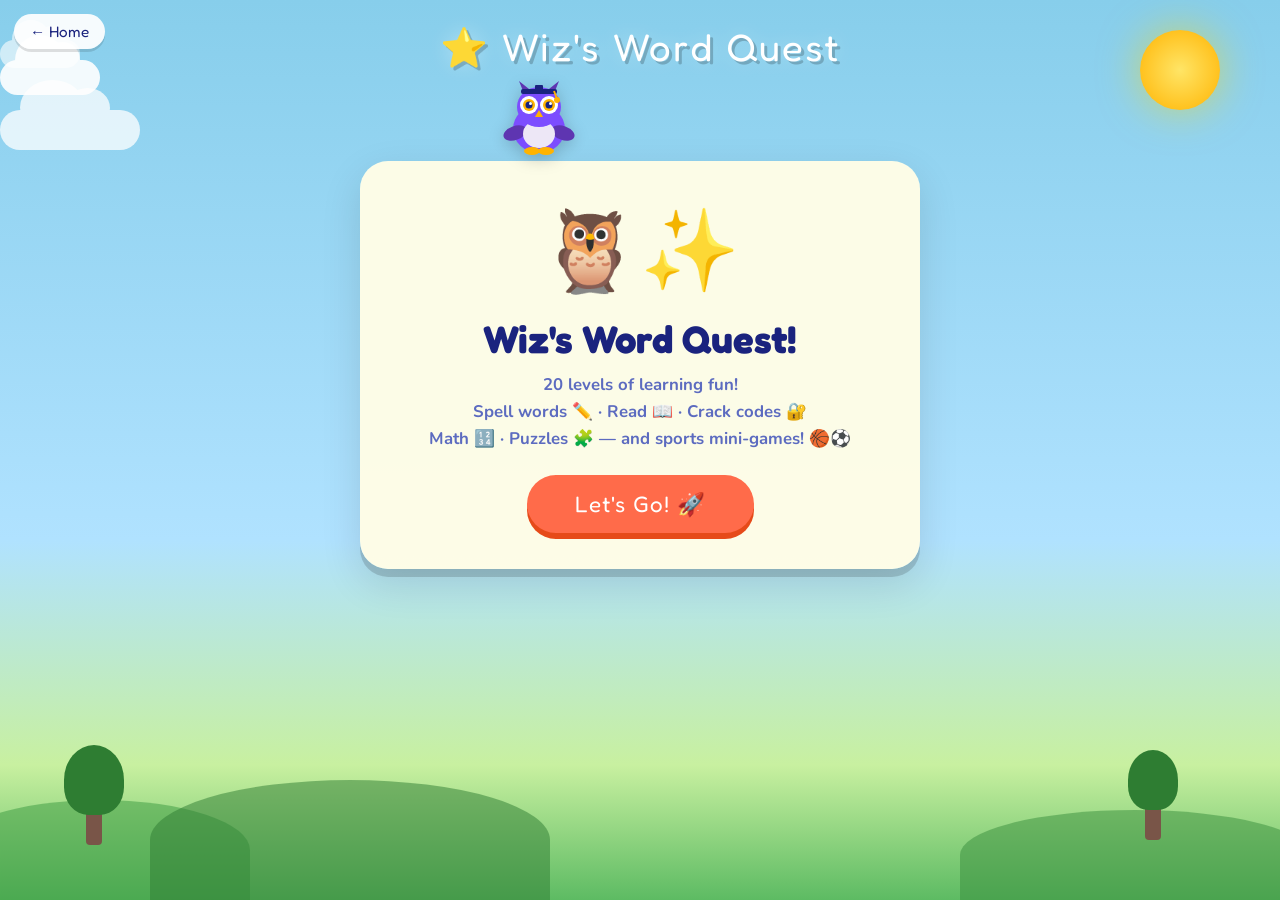
==== games/word-quest/index.html @ ee7df389 "Word Quest: rebuild as 20-level quiz wired to reward games Replaces the old single-file random quiz " ====
<!DOCTYPE html>
<html lang="en">
<head>
<meta charset="UTF-8">
<meta name="viewport" content="width=device-width, initial-scale=1.0">
<title>Wiz's Word Quest 🦉</title>
<link rel="stylesheet" href="../../css/base.css">
<link rel="stylesheet" href="../../css/word-quest.css">
</head>
<body>

<div id="scene" class="day">
  <div class="sun"></div>
  <div class="moon"></div>
  <div class="stars-wrap" id="starsWrap"></div>
  <div class="cloud c1"></div>
  <div class="cloud c2"></div>
  <div class="cloud c3"></div>
  <div class="hills">
    <div class="hill hill1"></div>
    <div class="hill hill2"></div>
    <div class="hill hill3"></div>
  </div>
  <div class="tree" style="left:5%;bottom:55px"><div class="tree-top"></div><div class="tree-trunk"></div></div>
  <div class="tree" style="right:8%;bottom:60px"><div class="tree-top" style="width:50px;height:60px"></div><div class="tree-trunk"></div></div>
</div>

<div id="confetti"></div>

<a href="../../index.html" class="back-hub">← Home</a>

<div id="app">
  <div class="hdr"><div class="logo">⭐ Wiz's Word Quest</div></div>

  <div id="wizHost"></div>

  <!-- START -->
  <div id="wqStart" class="screen">
    <div class="big-e">🦉✨</div>
    <h1>Wiz's Word Quest!</h1>
    <p>20 levels of learning fun!<br>
       Spell words ✏️ · Read 📖 · Crack codes 🔐<br>
       Math 🔢 · Puzzles 🧩 — and sports mini-games! 🏀⚽</p>
    <button class="play-btn" id="wqStartBtn">Let's Go! 🚀</button>
  </div>

  <!-- GAME -->
  <div id="wqGame" class="hidden" style="width:100%">
    <div class="wq-hud">
      <div class="wq-pill" id="wqLevel">Level 1</div>
      <div class="wq-pill">🎮 <span id="wqQnum">1/10</span></div>
      <div class="wq-pill">⭐ <span id="wqStars">0</span></div>
    </div>
    <div class="wq-progwrap"><div class="wq-prog" id="wqProg" style="width:0%"></div></div>

    <div class="card wq-card">
      <div class="wq-badge badge-fill" id="wqBadge">FILL</div>
      <div id="wqCardBody"></div>
      <div class="wq-feedback" id="wqFeedback"></div>
      <button class="wq-next hidden" id="wqNext">Next ➜</button>
    </div>
  </div>

  <!-- END -->
  <div id="wqEnd" class="screen hidden">
    <div class="big-e" id="wqEndEmoji">🏆</div>
    <h1 id="wqEndTitle">Amazing!</h1>
    <p>You earned <span id="wqEndStars">0 / 200</span> stars!<br>Wiz is so proud of you! 🦉❤️</p>
    <button class="play-btn" id="wqAgain">Play Again 🎮</button>
  </div>
</div>

<script src="../../js/core/util.js"></script>
<script src="../../js/core/scene.js"></script>
<script src="../../js/core/wiz.js"></script>
<script src="../../js/core/confetti.js"></script>
<script src="../../js/core/audio.js"></script>

<script src="../../js/word-quest/rewards.js"></script>
<script src="../../js/word-quest/rewards/soccer.js"></script>
<script src="../../js/word-quest/rewards/basketball.js"></script>
<script src="../../js/word-quest/rewards/baseball.js"></script>
<script src="../../js/word-quest/rewards/hockey.js"></script>
<script src="../../js/word-quest/rewards/fieldgoal.js"></script>
<script src="../../js/word-quest/rewards/tennis.js"></script>

<script src="../../js/word-quest/wordbank.js"></script>
<script src="../../js/word-quest/levels.js"></script>
<script src="../../js/word-quest/questions.js"></script>
<script src="../../js/word-quest/main.js"></script>
<script>
  KL.wiz.mount(document.getElementById('wizHost'), 'Ready for a quest? 🦉');
  KL.wordQuest.boot();
</script>
</body>
</html>
---- css/base.css ----
@import url('https://fonts.googleapis.com/css2?family=Nunito:wght@400;700;800;900&family=Fredoka+One&display=swap');

:root {
  --sky1:#87CEEB; --sky2:#B0E0FF;
  --sun:#FFD700; --moon:#FFF8DC;
  --grass:#5DBB63; --grass2:#3A9940;
  --cloud:#fff;
  --navy:#1A237E; --navy2:#283593;
  --coral:#FF6B4A; --coral2:#E64A19;
  --gold:#FFB300; --gold2:#FF8F00;
  --mint:#4CAF82; --mint2:#388E60;
  --purple:#7C4DFF; --purple2:#5E35B1;
  --card:#FFFDE7; --card2:#FFF9C4;
  --white:#fff;
  --txt:#1A237E;
}

*{box-sizing:border-box;margin:0;padding:0}

body{
  font-family:'Nunito',sans-serif;
  min-height:100vh;
  overflow-x:hidden;
  display:flex;flex-direction:column;align-items:center;
  position:relative;
}

/* ═══ ANIMATED BACKGROUNDS ═══ */
#scene{
  position:fixed;inset:0;z-index:0;
  transition:background 1s ease;
}
#scene.day{background:linear-gradient(180deg,#87CEEB 0%,#B0E2FF 60%,#C8F0A0 85%,#5DBB63 100%)}
#scene.night{background:linear-gradient(180deg,#0D1B4B 0%,#1A2D6B 60%,#1E3A1E 85%,#2D5A2D 100%)}
#scene.jungle{background:linear-gradient(180deg,#1B5E20 0%,#2E7D32 40%,#388E3C 75%,#1B5E20 100%)}
#scene.space{background:linear-gradient(180deg,#0A0A2E 0%,#1A1A4E 50%,#0D2137 85%,#0A1628 100%)}
#scene.candy{background:linear-gradient(180deg,#FCE4EC 0%,#F8BBD0 40%,#E1BEE7 75%,#CE93D8 100%)}

.sun{position:absolute;top:30px;right:60px;width:80px;height:80px;background:radial-gradient(circle,#FFE566,#FFB300);border-radius:50%;box-shadow:0 0 40px #FFD70088;animation:sunPulse 4s ease-in-out infinite}
@keyframes sunPulse{0%,100%{box-shadow:0 0 40px #FFD70088}50%{box-shadow:0 0 70px #FFD700CC}}
.moon{position:absolute;top:30px;right:60px;width:70px;height:70px;background:#FFF8DC;border-radius:50%;box-shadow:0 0 30px #FFF8DC88;display:none}
.night .moon{display:block}
.night .sun{display:none}

.cloud{position:absolute;background:white;border-radius:50px;opacity:0.9;animation:drift linear infinite}
.cloud::before,.cloud::after{content:'';position:absolute;background:white;border-radius:50%}
.cloud.c1{width:100px;height:35px;top:60px;animation-duration:28s;animation-delay:-5s}
.cloud.c1::before{width:50px;height:50px;top:-25px;left:15px}
.cloud.c1::after{width:35px;height:35px;top:-18px;left:45px}
.cloud.c2{width:140px;height:40px;top:110px;animation-duration:40s;animation-delay:-15s;opacity:0.75}
.cloud.c2::before{width:65px;height:55px;top:-30px;left:20px}
.cloud.c2::after{width:45px;height:40px;top:-22px;left:65px}
.cloud.c3{width:80px;height:28px;top:40px;animation-duration:55s;animation-delay:-30s;opacity:0.6}
.cloud.c3::before{width:38px;height:38px;top:-20px;left:12px}
.cloud.c3::after{width:28px;height:28px;top:-14px;left:38px}
@keyframes drift{from{left:-200px}to{left:110vw}}

.stars-wrap{position:absolute;inset:0;pointer-events:none;display:none}
.night .stars-wrap,.space .stars-wrap{display:block}
.star-dot{position:absolute;background:white;border-radius:50%;animation:twinkle ease-in-out infinite}
@keyframes twinkle{0%,100%{opacity:1;transform:scale(1)}50%{opacity:0.2;transform:scale(0.5)}}

.hills{position:absolute;bottom:0;left:0;right:0;height:120px;overflow:hidden}
.hill{position:absolute;bottom:0;border-radius:50% 50% 0 0;opacity:0.5}
.hill1{width:300px;height:100px;left:-50px;background:#3A9940}
.hill2{width:400px;height:120px;left:150px;background:#2E7D32}
.hill3{width:350px;height:90px;right:-30px;background:#388E3C}

.tree{position:absolute;bottom:60px}
.tree-trunk{width:16px;height:40px;background:#795548;margin:0 auto;border-radius:4px}
.tree-top{width:60px;height:70px;background:#2E7D32;border-radius:50% 50% 40% 40%;margin:0 auto;position:relative;top:10px}

.vine{position:absolute;top:0;width:8px;background:linear-gradient(#2E7D32,#1B5E20);border-radius:4px;animation:swingVine 3s ease-in-out infinite;transform-origin:top center}
@keyframes swingVine{0%,100%{transform:rotate(-8deg)}50%{transform:rotate(8deg)}}

.planet{position:absolute;border-radius:50%;animation:floatPlanet 6s ease-in-out infinite}
@keyframes floatPlanet{0%,100%{transform:translateY(0)}50%{transform:translateY(-12px)}}
.rocket{position:absolute;font-size:2.5rem;animation:rocketFly 8s linear infinite}
@keyframes rocketFly{from{left:-60px;top:20%}to{left:110vw;top:10%}}

.lollipop{position:absolute;font-size:2.5rem;animation:bounce 2s ease-in-out infinite}
@keyframes bounce{0%,100%{transform:translateY(0) rotate(-5deg)}50%{transform:translateY(-10px) rotate(5deg)}}

/* ═══ OWL MASCOT ═══ */
.wiz-wrap{
  position:relative;z-index:10;
  display:flex;align-items:flex-end;gap:12px;
  margin-bottom:4px;
  width:100%;max-width:580px;
  padding:0 8px;
}
.wiz{
  flex-shrink:0;
  width:80px;height:80px;
  position:relative;
  filter:drop-shadow(0 4px 8px rgba(0,0,0,0.2));
  transition:transform 0.3s;
}
.wiz.happy{animation:wizBounce 0.6s ease}
.wiz.sad{animation:wizShake 0.5s ease}
.wiz.idle{animation:wizFloat 3s ease-in-out infinite}
@keyframes wizBounce{0%,100%{transform:scale(1)}30%{transform:scale(1.3) rotate(-10deg)}60%{transform:scale(0.9) rotate(5deg)}}
@keyframes wizShake{0%,100%{transform:translateX(0)}25%{transform:translateX(-8px)}75%{transform:translateX(8px)}}
@keyframes wizFloat{0%,100%{transform:translateY(0)}50%{transform:translateY(-6px)}}

.wiz-bubble{
  background:white;
  border-radius:18px 18px 18px 4px;
  padding:10px 16px;
  font-family:'Fredoka One',cursive;
  font-size:1rem;
  color:var(--navy);
  box-shadow:0 4px 16px rgba(0,0,0,0.12);
  max-width:340px;
  line-height:1.3;
  opacity:0;
  transform:translateY(6px);
  transition:opacity 0.3s,transform 0.3s;
}
.wiz-bubble.show{opacity:1;transform:translateY(0)}

/* ═══ LAYOUT ═══ */
#app{
  position:relative;z-index:5;
  width:100%;max-width:640px;
  padding:12px 12px 24px;
  display:flex;flex-direction:column;align-items:center;
  min-height:100vh;
}

.hdr{text-align:center;padding:12px 0 6px}
.logo{
  font-family:'Fredoka One',cursive;
  font-size:clamp(1.6rem,4.5vw,2.4rem);
  color:white;
  text-shadow:3px 3px 0 rgba(0,0,0,0.2),0 0 20px rgba(255,255,255,0.3);
  letter-spacing:2px;
}

.hud{display:flex;gap:10px;justify-content:center;flex-wrap:wrap;margin:8px 0 10px;width:100%}
.hud-pill{
  background:rgba(255,255,255,0.92);
  backdrop-filter:blur(4px);
  border-radius:99px;padding:6px 18px;
  font-family:'Fredoka One',cursive;font-size:1.05rem;
  box-shadow:0 3px 0 rgba(0,0,0,0.12);
  color:var(--navy);display:flex;align-items:center;gap:5px;
}

.prog-wrap{width:100%;background:rgba(255,255,255,0.4);border-radius:99px;height:12px;margin-bottom:10px;overflow:hidden}
.prog-bar{height:100%;border-radius:99px;background:linear-gradient(90deg,#FFB300,#FF6B4A);transition:width 0.5s ease}

.card{
  background:rgba(255,253,231,0.97);
  border-radius:28px;
  padding:24px 20px 22px;
  width:100%;
  box-shadow:0 8px 0 rgba(0,0,0,0.15),0 14px 40px rgba(0,0,0,0.12);
  position:relative;
  animation:cardIn 0.4s cubic-bezier(0.34,1.56,0.64,1);
}
@keyframes cardIn{from{opacity:0;transform:translateY(40px) scale(0.92)}to{opacity:1;transform:none}}

.screen{
  width:100%;max-width:560px;
  background:rgba(255,253,231,0.97);
  border-radius:28px;padding:36px 24px;
  text-align:center;
  box-shadow:0 8px 0 rgba(0,0,0,0.15),0 14px 40px rgba(0,0,0,0.12);
  animation:cardIn 0.4s ease;
}
.screen h1{font-family:'Fredoka One',cursive;font-size:2.4rem;color:var(--navy);margin-bottom:10px}
.screen p{font-size:1.05rem;color:#5C6BC0;font-weight:700;line-height:1.6;margin-bottom:22px}
.big-e{font-size:5rem;margin-bottom:10px}

.start-btn,.play-btn{
  font-family:'Fredoka One',cursive;font-size:1.4rem;
  padding:15px 48px;background:var(--coral);color:white;
  border:none;border-radius:99px;cursor:pointer;
  box-shadow:0 6px 0 var(--coral2);letter-spacing:1px;
  transition:transform 0.15s;
}
.start-btn:hover,.play-btn:hover{transform:scale(1.05)}

.next-btn{
  display:block;margin:16px auto 0;
  font-family:'Fredoka One',cursive;font-size:1.15rem;
  padding:12px 34px;background:var(--navy);color:white;
  border:none;border-radius:99px;cursor:pointer;
  box-shadow:0 5px 0 #0D1B6E;
  transition:transform 0.1s,box-shadow 0.1s;
  letter-spacing:1px;
}
.next-btn:hover{transform:translateY(-2px);box-shadow:0 7px 0 #0D1B6E}
.next-btn:active{transform:translateY(3px);box-shadow:0 2px 0 #0D1B6E}

#confetti{position:fixed;inset:0;pointer-events:none;z-index:999;overflow:hidden}
.cbit{position:absolute;border-radius:3px;animation:cffall linear forwards}
@keyframes cffall{
  0%{transform:translateY(-20px) rotate(0deg);opacity:1}
  100%{transform:translateY(110vh) rotate(720deg);opacity:0}
}

.hidden{display:none!important}

/* Back-to-hub button */
.back-hub{
  position:fixed;top:14px;left:14px;z-index:20;
  background:rgba(255,255,255,0.92);
  border:none;border-radius:99px;
  padding:8px 16px;
  font-family:'Fredoka One',cursive;font-size:0.95rem;
  color:var(--navy);cursor:pointer;
  box-shadow:0 3px 0 rgba(0,0,0,0.12);
  text-decoration:none;
}
.back-hub:hover{transform:translateY(-2px)}
---- css/word-quest.css ----
/* ═══ WORD QUEST — reward mini-games ═══ */

.wq-reward-overlay{
  position:fixed;inset:0;z-index:1000;
  display:flex;align-items:center;justify-content:center;
  background:rgba(20,20,50,0.55);
  backdrop-filter:blur(4px);
  opacity:0;transition:opacity 0.25s;
  padding:14px;
}
.wq-reward-overlay.show{opacity:1}

.wq-reward-card{
  background:rgba(255,253,231,0.98);
  border-radius:26px;
  padding:18px 16px 20px;
  width:100%;max-width:380px;
  box-shadow:0 10px 0 rgba(0,0,0,0.18),0 18px 50px rgba(0,0,0,0.3);
  text-align:center;
  transform:scale(0.9);transition:transform 0.3s cubic-bezier(0.34,1.56,0.64,1);
}
.wq-reward-overlay.show .wq-reward-card{transform:scale(1)}

.wq-reward-head{
  display:flex;align-items:center;justify-content:center;gap:8px;
}
.wq-reward-emoji{font-size:2rem}
.wq-reward-name{
  font-family:'Fredoka One',cursive;font-size:1.6rem;color:var(--navy,#1A237E);
}
.wq-reward-goal{
  font-family:'Fredoka One',cursive;font-size:1rem;color:#5C6BC0;
  margin:2px 0 8px;
}
.wq-reward-hud{min-height:1.8rem;margin-bottom:6px}
.wq-hud-score{font-size:1.4rem;letter-spacing:3px}

.wq-reward-stage{
  position:relative;
  display:flex;justify-content:center;align-items:center;
  min-height:120px;
}
.wq-canvas{
  display:block;width:100%;max-width:340px;height:auto;
  border-radius:16px;
  box-shadow:inset 0 0 0 2px rgba(0,0,0,0.08);
  touch-action:none;
  cursor:pointer;
}
.wq-stage-done{opacity:0.35;pointer-events:none;transition:opacity 0.3s}

.wq-reward-banner{
  min-height:0;opacity:0;transform:translateY(8px);
  transition:opacity 0.3s,transform 0.3s;
  margin-top:6px;
}
.wq-reward-banner.show{opacity:1;transform:none}
.wq-banner-big{
  font-family:'Fredoka One',cursive;font-size:1.8rem;line-height:1.1;
}
.wq-reward-banner.win  .wq-banner-big{color:#388E3C}
.wq-reward-banner.lose .wq-banner-big{color:#F57C00}
.wq-banner-sub{
  font-family:'Fredoka One',cursive;font-size:0.95rem;color:#5C6BC0;
  margin:4px 0 10px;
}
.wq-reward-btn{
  font-family:'Fredoka One',cursive;font-size:1.1rem;
  padding:11px 30px;border:none;border-radius:99px;cursor:pointer;
  color:#fff;background:var(--coral,#FF6B4A);
  box-shadow:0 5px 0 var(--coral2,#E64A19);
  transition:transform 0.1s,box-shadow 0.1s;letter-spacing:1px;
}
.wq-reward-btn:hover{transform:translateY(-2px);box-shadow:0 7px 0 var(--coral2,#E64A19)}
.wq-reward-btn:active{transform:translateY(3px);box-shadow:0 2px 0 var(--coral2,#E64A19)}

/* ═══ WORD QUEST — quiz ═══ */
.wq-hud{display:flex;gap:10px;justify-content:center;flex-wrap:wrap;margin:8px 0 10px;width:100%}
.wq-pill{
  background:rgba(255,255,255,0.92);border-radius:99px;padding:6px 18px;
  font-family:'Fredoka One',cursive;font-size:1.05rem;color:var(--navy);
  box-shadow:0 3px 0 rgba(0,0,0,0.12);display:flex;align-items:center;gap:5px;
}
.wq-progwrap{width:100%;max-width:560px;background:rgba(255,255,255,0.4);border-radius:99px;height:12px;margin:0 auto 10px;overflow:hidden}
.wq-prog{height:100%;border-radius:99px;background:linear-gradient(90deg,#FFB300,#FF6B4A);transition:width 0.4s ease}

.wq-card{max-width:560px;margin:0 auto;padding:26px 18px 20px;position:relative}
.wq-badge{
  position:absolute;top:-14px;left:50%;transform:translateX(-50%);
  padding:4px 20px;border-radius:99px;color:#fff;white-space:nowrap;
  font-family:'Fredoka One',cursive;font-size:0.85rem;letter-spacing:1px;
  box-shadow:0 3px 0 rgba(0,0,0,0.15);
}
.badge-fill{background:#29B6F6}.badge-read{background:#26A69A}
.badge-code{background:#7C4DFF}.badge-math{background:#4CAF82}.badge-logic{background:#FF6B4A}

.wq-prompt{
  font-family:'Fredoka One',cursive;font-size:clamp(1.2rem,3.6vw,1.7rem);
  color:var(--navy);text-align:center;line-height:1.35;margin:10px 0 16px;
}
.wq-prompt .hl{color:#FF6B4A;background:#FFF3E0;padding:2px 12px;border-radius:10px;display:inline-block}

/* choices */
.wq-choices{display:grid;grid-template-columns:1fr 1fr;gap:10px}
.wq-choices.big{font-size:1.5rem}
.wq-choice{
  font-family:'Fredoka One',cursive;font-size:clamp(1rem,3.2vw,1.35rem);
  padding:14px 10px;border:none;border-radius:16px;cursor:pointer;color:#fff;
  box-shadow:0 5px 0 rgba(0,0,0,0.15);transition:transform 0.1s,box-shadow 0.1s;line-height:1.2;
}
.wq-choices.big .wq-choice{font-size:2rem;padding:18px 10px}
.wq-choice:hover:not(:disabled){transform:translateY(-2px)}
.wq-choice:active:not(:disabled){transform:translateY(3px);box-shadow:0 2px 0 rgba(0,0,0,0.12)}
.wq-choice.c0{background:#4FC3F7}.wq-choice.c1{background:#FFB300;color:#1A237E}
.wq-choice.c2{background:#66BB6A}.wq-choice.c3{background:#CE93D8}
.wq-choice.correct{background:#66BB6A!important;color:#fff!important;transform:scale(1.04)}
.wq-choice.wrong{background:#EF5350!important;color:#fff!important;opacity:0.75}
.wq-choice.reveal{background:#A5D6A7!important;color:#fff!important}

/* fill */
.wq-fill{text-align:center}
.wq-fill-emoji{font-size:3rem;line-height:1;margin-bottom:4px}
.wq-word{display:flex;gap:6px;justify-content:center;flex-wrap:wrap;margin:10px 0 16px}
.wq-letter,.wq-slot{
  width:42px;height:52px;border-radius:10px;
  font-family:'Fredoka One',cursive;font-size:1.7rem;
  display:flex;align-items:center;justify-content:center;
}
.wq-letter{background:#EDE7F6;color:var(--navy)}
.wq-slot{background:#FFF3E0;border-bottom:5px solid #29B6F6;color:#29B6F6}
.wq-slot.filled{background:#C8E6C9;border-bottom-color:#66BB6A;color:#2E7D32}
.wq-tiles{display:flex;gap:8px;flex-wrap:wrap;justify-content:center}
.wq-tile{
  width:52px;height:52px;border-radius:14px;border:none;cursor:pointer;color:#fff;
  font-family:'Fredoka One',cursive;font-size:1.6rem;background:#7C4DFF;
  box-shadow:0 5px 0 #5E35B1;transition:transform 0.1s,box-shadow 0.1s;
}
.wq-tile:active:not(:disabled){transform:translateY(3px);box-shadow:0 2px 0 #5E35B1}
.wq-tile.used{background:#B0BEC5;box-shadow:0 5px 0 #78909C;opacity:0.6}
.wq-tile.shake{animation:wqShake 0.4s}
@keyframes wqShake{0%,100%{transform:translateX(0)}25%{transform:translateX(-6px)}75%{transform:translateX(6px)}}

/* code */
.wq-code{margin-bottom:14px}
.wq-cipher{display:flex;flex-wrap:wrap;gap:6px;justify-content:center;margin-bottom:12px}
.wq-chip{background:#E8EAF6;border-radius:8px;padding:5px 10px;font-family:'Fredoka One',cursive;color:var(--navy)}
.wq-cells{display:flex;gap:8px;justify-content:center;flex-wrap:wrap}
.wq-cell{
  width:46px;height:58px;background:#fff;border-radius:12px;box-shadow:0 3px 0 rgba(0,0,0,0.12);
  display:flex;flex-direction:column;align-items:center;justify-content:center;font-family:'Fredoka One',cursive;
}
.wq-cell .n{font-size:1.2rem;color:#7C4DFF}
.wq-cell .l{font-size:1.1rem;color:var(--navy);min-height:1.3rem}

/* math + pattern */
.wq-counter{display:flex;flex-wrap:wrap;gap:6px;justify-content:center;font-size:2rem;margin-bottom:14px}
.wq-pattern{display:flex;gap:6px;flex-wrap:wrap;justify-content:center;margin-bottom:16px}
.wq-pcell{
  width:48px;height:48px;border-radius:12px;background:#fff;box-shadow:0 3px 0 rgba(0,0,0,0.1);
  display:flex;align-items:center;justify-content:center;font-size:1.6rem;
}
.wq-pcell.mystery{background:#E8EAF6;border:3px dashed #7C4DFF;color:#7C4DFF;font-family:'Fredoka One',cursive}

/* feedback + next */
.wq-feedback{text-align:center;font-family:'Fredoka One',cursive;font-size:1.35rem;min-height:1.8rem;margin-top:14px}
.wq-feedback.ok{color:#388E3C}.wq-feedback.no{color:#C62828}
.wq-next{
  display:block;margin:14px auto 0;font-family:'Fredoka One',cursive;font-size:1.15rem;
  padding:12px 38px;background:var(--navy);color:#fff;border:none;border-radius:99px;cursor:pointer;
  box-shadow:0 5px 0 #0D1B6E;letter-spacing:1px;transition:transform 0.1s,box-shadow 0.1s;
}
.wq-next:hover{transform:translateY(-2px)}
.wq-next:active{transform:translateY(3px);box-shadow:0 2px 0 #0D1B6E}
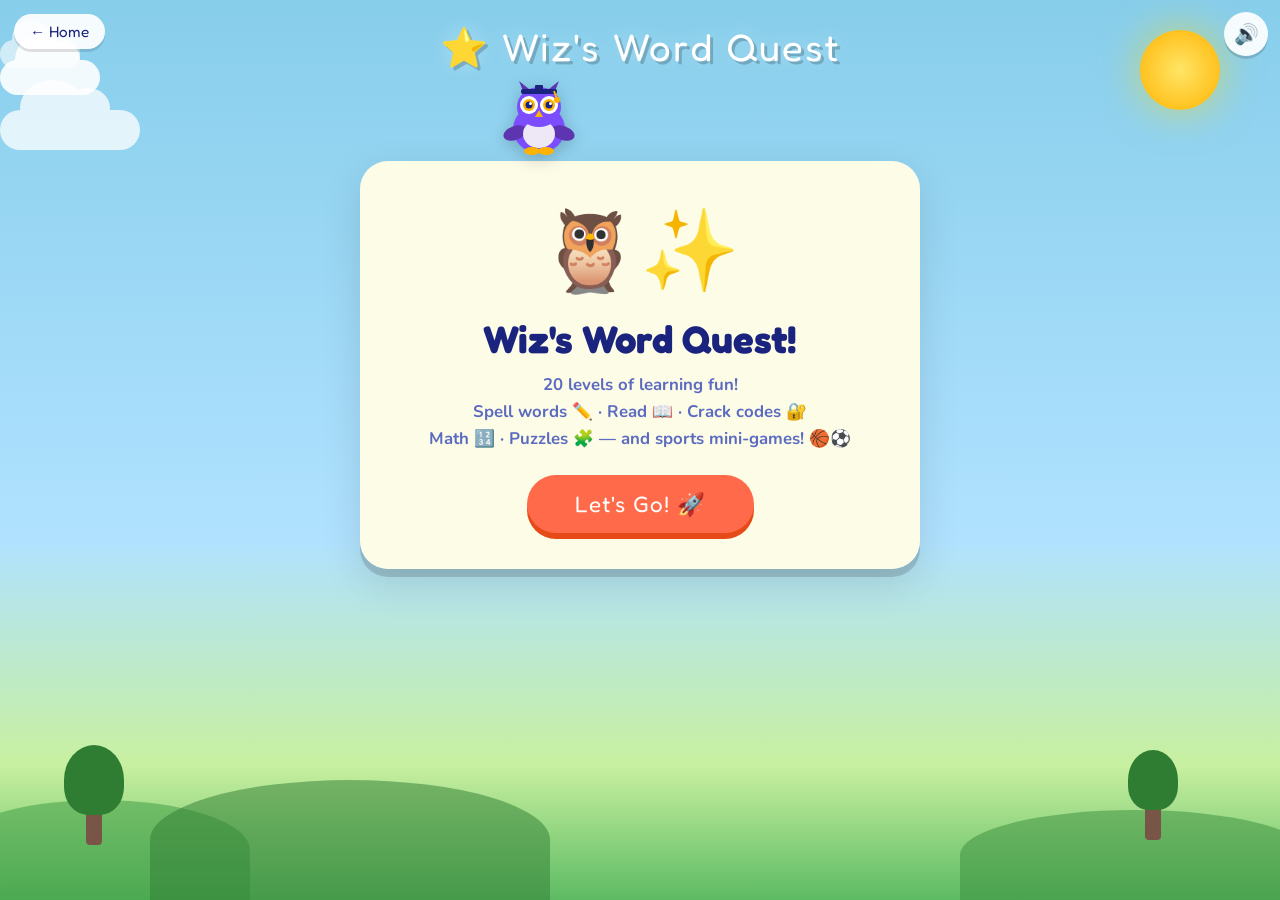
==== commit 8ac2ed96: "Add 5 arcade mini-games to the reward deck New non-sports reward games, each registering with the sh" ====
--- a/games/word-quest/index.html
+++ b/games/word-quest/index.html
@@ -83,6 +83,11 @@
 <script src="../../js/word-quest/rewards/hockey.js"></script>
 <script src="../../js/word-quest/rewards/fieldgoal.js"></script>
 <script src="../../js/word-quest/rewards/tennis.js"></script>
+<script src="../../js/word-quest/rewards/balloonpop.js"></script>
+<script src="../../js/word-quest/rewards/fruitcatch.js"></script>
+<script src="../../js/word-quest/rewards/whackamole.js"></script>
+<script src="../../js/word-quest/rewards/rocket.js"></script>
+<script src="../../js/word-quest/rewards/cardodge.js"></script>
 
 <script src="../../js/word-quest/wordbank.js"></script>
 <script src="../../js/word-quest/levels.js"></script>
